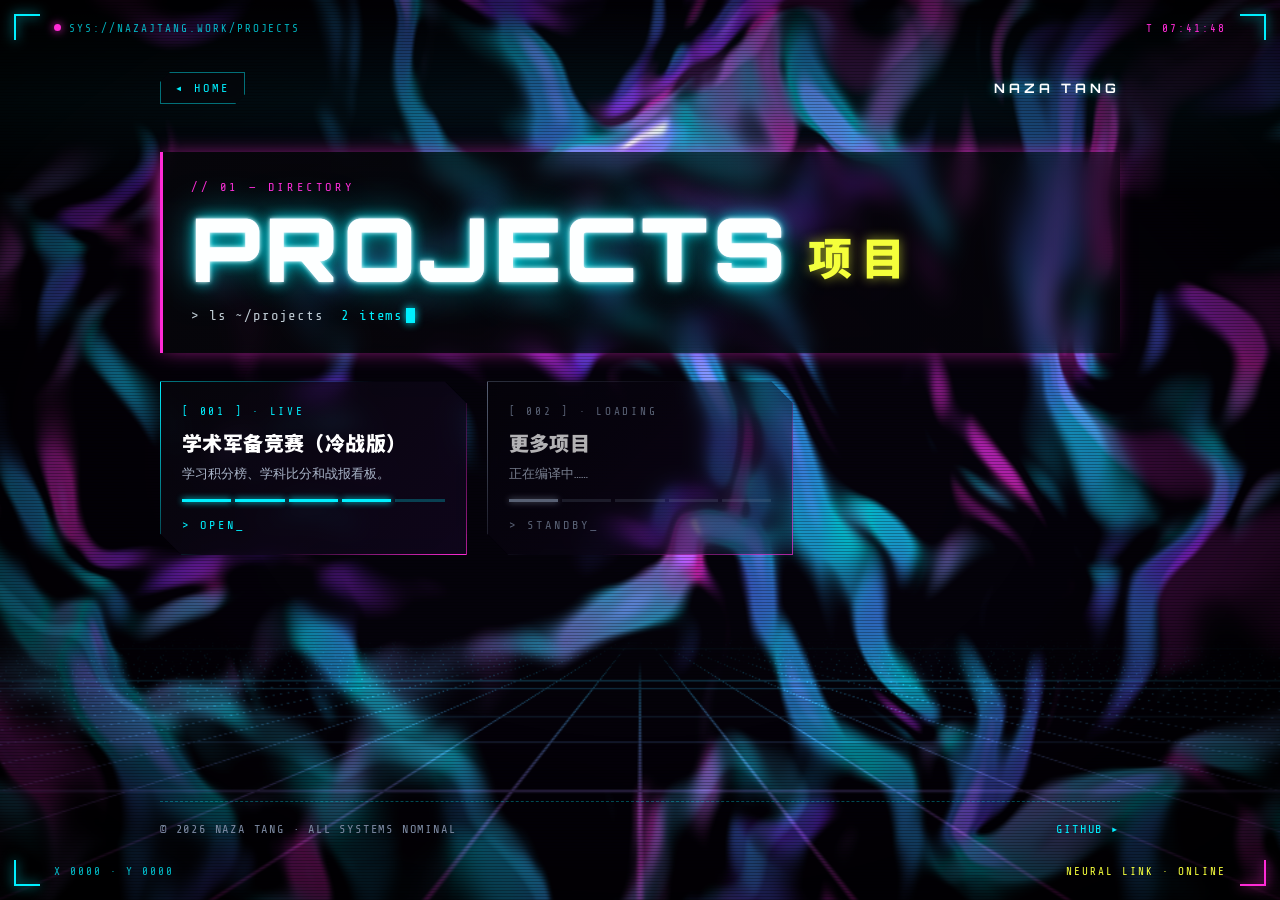
==== projects/index.html @ 5fdc6bac "Move projects to their own /projects/ page with the same neon liquid background Shared styles and th" ====
<!doctype html>
<html lang="zh-CN">
<head>
<meta charset="utf-8">
<meta name="viewport" content="width=device-width, initial-scale=1">
<title>Projects · Naza Tang</title>
<meta name="description" content="Naza Tang 的项目列表">
<meta name="theme-color" content="#07060b">
<link rel="preconnect" href="https://fonts.googleapis.com">
<link rel="preconnect" href="https://fonts.gstatic.com" crossorigin>
<link rel="stylesheet" href="https://fonts.googleapis.com/css2?family=Orbitron:wght@500;700;900&family=Share+Tech+Mono&family=Noto+Sans+SC:wght@500;900&display=swap">
<link rel="icon" href="/favicon.svg" type="image/svg+xml">
<link rel="stylesheet" href="/assets/cyber.css">
<style>
.page{position:relative;z-index:4;min-height:100vh;min-height:100svh;padding:72px 20px 64px;display:flex;flex-direction:column}
.wrap{width:100%}
.top{display:flex;justify-content:space-between;align-items:center;gap:12px;margin-bottom:48px}
.back{font-size:12px;letter-spacing:.25em;color:var(--cyan);text-decoration:none;border:1px solid rgba(0,240,255,.45);padding:8px 14px;background:rgba(7,6,11,.55);backdrop-filter:blur(6px);
  clip-path:polygon(10px 0,100% 0,100% calc(100% - 10px),calc(100% - 10px) 100%,0 100%,0 10px);transition:color .2s,border-color .2s,background .2s}
.back:hover{color:#000;background:var(--cyan)}
.brand{font-family:var(--disp);font-weight:700;font-size:13px;letter-spacing:.3em;color:#fff;text-shadow:0 0 10px rgba(0,240,255,.7)}
.head{padding:28px 28px 30px;background:linear-gradient(90deg,rgba(7,6,11,.82),rgba(7,6,11,.45));backdrop-filter:blur(10px);-webkit-backdrop-filter:blur(10px);border-left:3px solid var(--pink);box-shadow:-6px 0 22px -8px var(--pink);margin-bottom:28px;opacity:0;transform:translateY(12px);transition:all .8s .2s cubic-bezier(.2,.7,.2,1)}
.ready .head{opacity:1;transform:none}
.head small{display:block;font-size:12px;letter-spacing:.3em;color:var(--pink);margin-bottom:10px}
.title{position:relative;display:inline-block;margin:0;font-family:var(--disp);font-weight:900;font-size:clamp(40px,8vw,88px);line-height:1;letter-spacing:.05em;color:#f4fdff;
  text-shadow:0 0 4px #fff,0 0 14px var(--cyan),0 0 40px rgba(0,240,255,.6)}
.title::before,.title::after{content:attr(data-text);position:absolute;inset:0;overflow:hidden;text-shadow:none;mix-blend-mode:screen;opacity:.85}
.title::before{color:var(--pink);animation:g1 3.4s infinite steps(1)}
.title::after{color:var(--cyan);animation:g2 2.9s infinite steps(1)}
@keyframes g1{0%,14%,100%{clip-path:inset(0 0 100% 0)}4%{clip-path:inset(15% 0 65% 0);transform:translate(-7px,0)}9%{clip-path:inset(62% 0 20% 0);transform:translate(6px,0)}}
@keyframes g2{0%,40%,100%{clip-path:inset(0 0 100% 0)}33%{clip-path:inset(70% 0 8% 0);transform:translate(8px,0)}37%{clip-path:inset(25% 0 58% 0);transform:translate(-5px,0)}}
.title-cn{display:inline-block;margin-left:18px;font-family:var(--cn);font-weight:900;font-size:clamp(26px,4.5vw,44px);color:var(--yellow);letter-spacing:.2em;text-shadow:0 0 12px rgba(245,255,59,.6);vertical-align:.15em}
.term{margin-top:16px;font-size:14px;color:rgba(233,246,255,.82);letter-spacing:.06em}
.term b{color:var(--cyan);font-weight:400}
.grid{gap:20px}
.card{background:linear-gradient(135deg,rgba(7,6,11,.78),rgba(20,8,36,.66));backdrop-filter:blur(10px);-webkit-backdrop-filter:blur(10px);opacity:0;transform:translateY(16px)}
.ready .card{opacity:1;transform:none;transition:opacity .7s,transform .7s cubic-bezier(.2,.7,.2,1),background .2s}
.ready .card:nth-child(1){transition-delay:.45s}.ready .card:nth-child(2){transition-delay:.6s}.ready .card:nth-child(3){transition-delay:.75s}
.card:hover{transform:translateY(-4px);background:linear-gradient(135deg,rgba(0,40,52,.82),rgba(48,10,60,.72))}
.card.soon{opacity:0}.ready .card.soon{opacity:.7}
footer{margin-top:auto;padding-top:20px;border-top:1px dashed rgba(0,240,255,.3)}
.spacer{flex:1;min-height:60px}
@media (prefers-reduced-motion:reduce){.title::before,.title::after{animation:none}}
@media (max-width:600px){.title-cn{display:block;margin:12px 0 0}.head{padding:22px 18px}}
</style>
</head>
<body>
<canvas id="metal" aria-hidden="true"></canvas>
<div class="fx sweep"></div><div class="fx scan"></div><div class="fx vig"></div>
<div class="hud" aria-hidden="true">
  <i class="c tl"></i><i class="c tr"></i><i class="c bl"></i><i class="c br"></i>
  <span class="t t1"><span class="dot"></span>SYS://NAZAJTANG.WORK/PROJECTS</span>
  <span class="t t2" id="clock">T --:--:--</span>
  <span class="t t3" id="coord">X 0000 · Y 0000</span>
  <span class="t t4">NEURAL LINK · ONLINE</span>
</div>

<main class="page">
  <div class="wrap" style="max-width:960px;margin:0 auto">
    <nav class="top">
      <a class="back" href="/">◂ HOME</a>
      <span class="brand">NAZA TANG</span>
    </nav>

    <header class="head">
      <small>// 01 — DIRECTORY</small>
      <h1 class="title" data-text="PROJECTS">PROJECTS</h1><span class="title-cn">项目</span>
      <div class="term">&gt; ls ~/projects &nbsp;<b>2 items</b><span class="cursor"></span></div>
    </header>

    <div class="grid">
      <a class="card" href="/league-view/">
        <div class="id">[ 001 ] · LIVE</div>
        <b>学术军备竞赛（冷战版）</b>
        <span>学习积分榜、学科比分和战报看板。</span>
        <div class="bar"><u class="on"></u><u class="on"></u><u class="on"></u><u class="on"></u><u></u></div>
        <i>&gt; OPEN_</i>
      </a>
      <div class="card soon">
        <div class="id">[ 002 ] · LOADING</div>
        <b>更多项目</b>
        <span>正在编译中……</span>
        <div class="bar"><u class="on"></u><u></u><u></u><u></u><u></u></div>
        <i>&gt; STANDBY_</i>
      </div>
    </div>
  </div>
  <div class="spacer"></div>
  <div class="wrap" style="max-width:960px;margin:0 auto">
    <footer>
      <span>© 2026 NAZA TANG · ALL SYSTEMS NOMINAL</span>
      <a href="https://github.com/tanghao0903">GITHUB ▸</a>
    </footer>
  </div>
</main>

<script src="/assets/metal.js"></script>
</body>
</html>
---- assets/cyber.css ----
/* Shared cyberpunk styles for nazajtang.work */
:root{
  --bg:#07060b;--fg:#e9f6ff;--muted:#7d8aa3;
  --cyan:#00f0ff;--pink:#ff2bd6;--yellow:#f5ff3b;--violet:#7b2bff;
  --mono:"Share Tech Mono",ui-monospace,Menlo,Consolas,monospace;
  --disp:"Orbitron","Eurostile","Arial Black",sans-serif;
  --cn:"Noto Sans SC","PingFang SC","Microsoft YaHei",sans-serif;
}
*{box-sizing:border-box}
html,body{margin:0;background:var(--bg);color:var(--fg);font-family:var(--mono)}
::selection{background:var(--pink);color:#000}
#metal{position:fixed;inset:0;width:100%;height:100%;display:block}

.fx{position:fixed;inset:0;pointer-events:none;z-index:2}
.fx.scan{background:repeating-linear-gradient(0deg,rgba(0,0,0,.28) 0 1px,transparent 1px 3px);mix-blend-mode:multiply}
.fx.vig{background:radial-gradient(ellipse at center,transparent 45%,rgba(0,0,0,.75) 100%)}
.fx.sweep{background:linear-gradient(180deg,transparent 0%,rgba(0,240,255,.07) 50%,transparent 100%);height:22vh;animation:sweep 7s linear infinite}
@keyframes sweep{from{transform:translateY(-25vh)}to{transform:translateY(110vh)}}

.hud{position:fixed;inset:14px;pointer-events:none;z-index:3;font-size:11px;letter-spacing:.18em;color:rgba(0,240,255,.75);text-transform:uppercase;opacity:0;transition:opacity 1s .2s}
.ready .hud{opacity:1}
.hud .c{position:absolute;width:26px;height:26px;border:2px solid var(--cyan);filter:drop-shadow(0 0 6px var(--cyan))}
.hud .tl{top:0;left:0;border-right:0;border-bottom:0}
.hud .tr{top:0;right:0;border-left:0;border-bottom:0}
.hud .bl{bottom:0;left:0;border-right:0;border-top:0}
.hud .br{bottom:0;right:0;border-left:0;border-top:0;border-color:var(--pink);filter:drop-shadow(0 0 6px var(--pink))}
.hud .t{position:absolute;white-space:nowrap}
.hud .t1{top:8px;left:40px}
.hud .t2{top:8px;right:40px;color:var(--pink)}
.hud .t3{bottom:8px;left:40px}
.hud .t4{bottom:8px;right:40px;color:var(--yellow)}
.dot{display:inline-block;width:7px;height:7px;border-radius:50%;background:var(--pink);box-shadow:0 0 8px var(--pink);margin-right:8px;animation:blink 1.2s steps(2) infinite;vertical-align:1px}
@keyframes blink{50%{opacity:.15}}
.grid{display:grid;grid-template-columns:repeat(auto-fill,minmax(260px,1fr));gap:18px}
.card{--a:var(--cyan);position:relative;display:block;padding:24px 22px 22px;color:inherit;text-decoration:none;background:linear-gradient(135deg,rgba(0,240,255,.08),rgba(123,43,255,.06) 60%,rgba(255,43,214,.06));
  clip-path:polygon(0 0,calc(100% - 22px) 0,100% 22px,100% 100%,22px 100%,0 calc(100% - 22px));transition:transform .2s,background .2s}
.card::before{content:"";position:absolute;inset:0;padding:1px;background:linear-gradient(135deg,var(--a),transparent 45%,transparent 60%,var(--pink));
  -webkit-mask:linear-gradient(#000 0 0) content-box,linear-gradient(#000 0 0);-webkit-mask-composite:xor;mask-composite:exclude}
.card:hover{transform:translateY(-3px);background:linear-gradient(135deg,rgba(0,240,255,.16),rgba(123,43,255,.1) 60%,rgba(255,43,214,.14))}
.card .id{font-size:11px;letter-spacing:.25em;color:var(--a)}
.card b{display:block;font-family:var(--cn);font-weight:900;font-size:20px;letter-spacing:.02em;margin:10px 0 6px;color:#fff}
.card span{color:#a9b4c8;font-size:13px;line-height:1.7}
.card i{display:inline-block;margin-top:16px;font-style:normal;font-size:12px;letter-spacing:.25em;color:var(--a)}
.card:hover i{color:var(--pink)}
.card.soon{--a:var(--muted);opacity:.65}
.bar{display:flex;gap:4px;margin-top:14px}.bar u{flex:1;height:3px;background:var(--a);opacity:.25}.bar u.on{opacity:1;box-shadow:0 0 6px var(--a)}
footer{margin-top:70px;padding-top:20px;border-top:1px dashed rgba(0,240,255,.25);display:flex;gap:16px;flex-wrap:wrap;justify-content:space-between;color:var(--muted);font-size:12px;letter-spacing:.15em}
footer a{color:var(--cyan);text-decoration:none}footer a:hover{color:var(--pink)}
@media (max-width:600px){.hud .t2,.hud .t3,.hud .t4{display:none}.hud{font-size:10px}}
@media (prefers-reduced-motion:reduce){.fx.sweep,.dot,.cursor{animation:none}}
.cursor{display:inline-block;width:.6em;height:1.1em;background:var(--cyan);vertical-align:-3px;margin-left:3px;box-shadow:0 0 8px var(--cyan);animation:blink 1s steps(2) infinite}
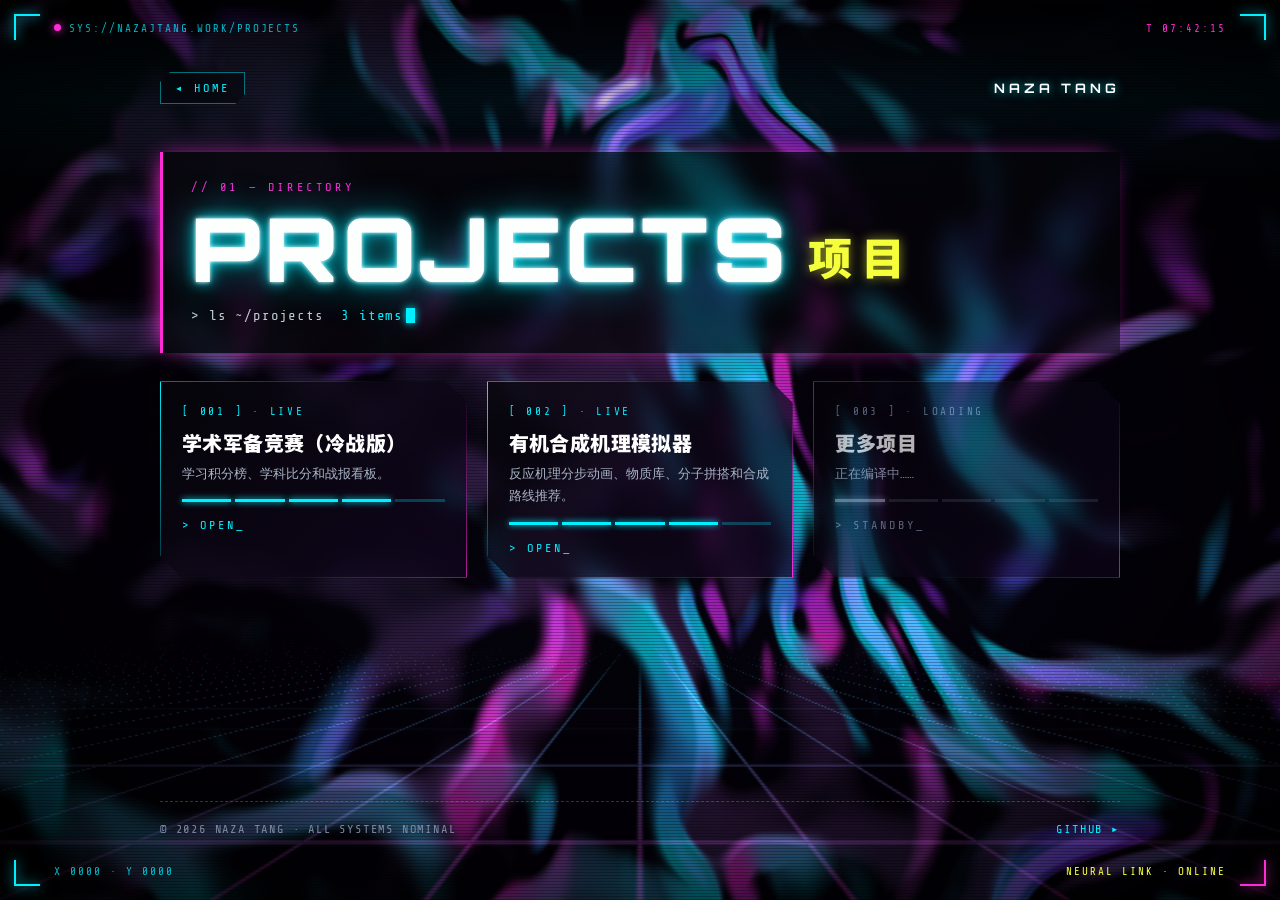
==== commit 46d192c4: "Add organic synthesis simulator card to projects page Co-Authored-By: Claude Opus 5.5 <noreply@anthr" ====
--- a/projects/index.html
+++ b/projects/index.html
@@ -35,7 +35,7 @@
 .grid{gap:20px}
 .card{background:linear-gradient(135deg,rgba(7,6,11,.78),rgba(20,8,36,.66));backdrop-filter:blur(10px);-webkit-backdrop-filter:blur(10px);opacity:0;transform:translateY(16px)}
 .ready .card{opacity:1;transform:none;transition:opacity .7s,transform .7s cubic-bezier(.2,.7,.2,1),background .2s}
-.ready .card:nth-child(1){transition-delay:.45s}.ready .card:nth-child(2){transition-delay:.6s}.ready .card:nth-child(3){transition-delay:.75s}
+.ready .card:nth-child(1){transition-delay:.45s}.ready .card:nth-child(2){transition-delay:.6s}.ready .card:nth-child(3){transition-delay:.75s}.ready .card:nth-child(4){transition-delay:.9s}
 .card:hover{transform:translateY(-4px);background:linear-gradient(135deg,rgba(0,40,52,.82),rgba(48,10,60,.72))}
 .card.soon{opacity:0}.ready .card.soon{opacity:.7}
 footer{margin-top:auto;padding-top:20px;border-top:1px dashed rgba(0,240,255,.3)}
@@ -65,7 +65,7 @@
     <header class="head">
       <small>// 01 — DIRECTORY</small>
       <h1 class="title" data-text="PROJECTS">PROJECTS</h1><span class="title-cn">项目</span>
-      <div class="term">&gt; ls ~/projects &nbsp;<b>2 items</b><span class="cursor"></span></div>
+      <div class="term">&gt; ls ~/projects &nbsp;<b>3 items</b><span class="cursor"></span></div>
     </header>
 
     <div class="grid">
@@ -76,8 +76,15 @@
         <div class="bar"><u class="on"></u><u class="on"></u><u class="on"></u><u class="on"></u><u></u></div>
         <i>&gt; OPEN_</i>
       </a>
+      <a class="card" href="/organic-sim/">
+        <div class="id">[ 002 ] · LIVE</div>
+        <b>有机合成机理模拟器</b>
+        <span>反应机理分步动画、物质库、分子拼搭和合成路线推荐。</span>
+        <div class="bar"><u class="on"></u><u class="on"></u><u class="on"></u><u class="on"></u><u></u></div>
+        <i>&gt; OPEN_</i>
+      </a>
       <div class="card soon">
-        <div class="id">[ 002 ] · LOADING</div>
+        <div class="id">[ 003 ] · LOADING</div>
         <b>更多项目</b>
         <span>正在编译中……</span>
         <div class="bar"><u class="on"></u><u></u><u></u><u></u><u></u></div>
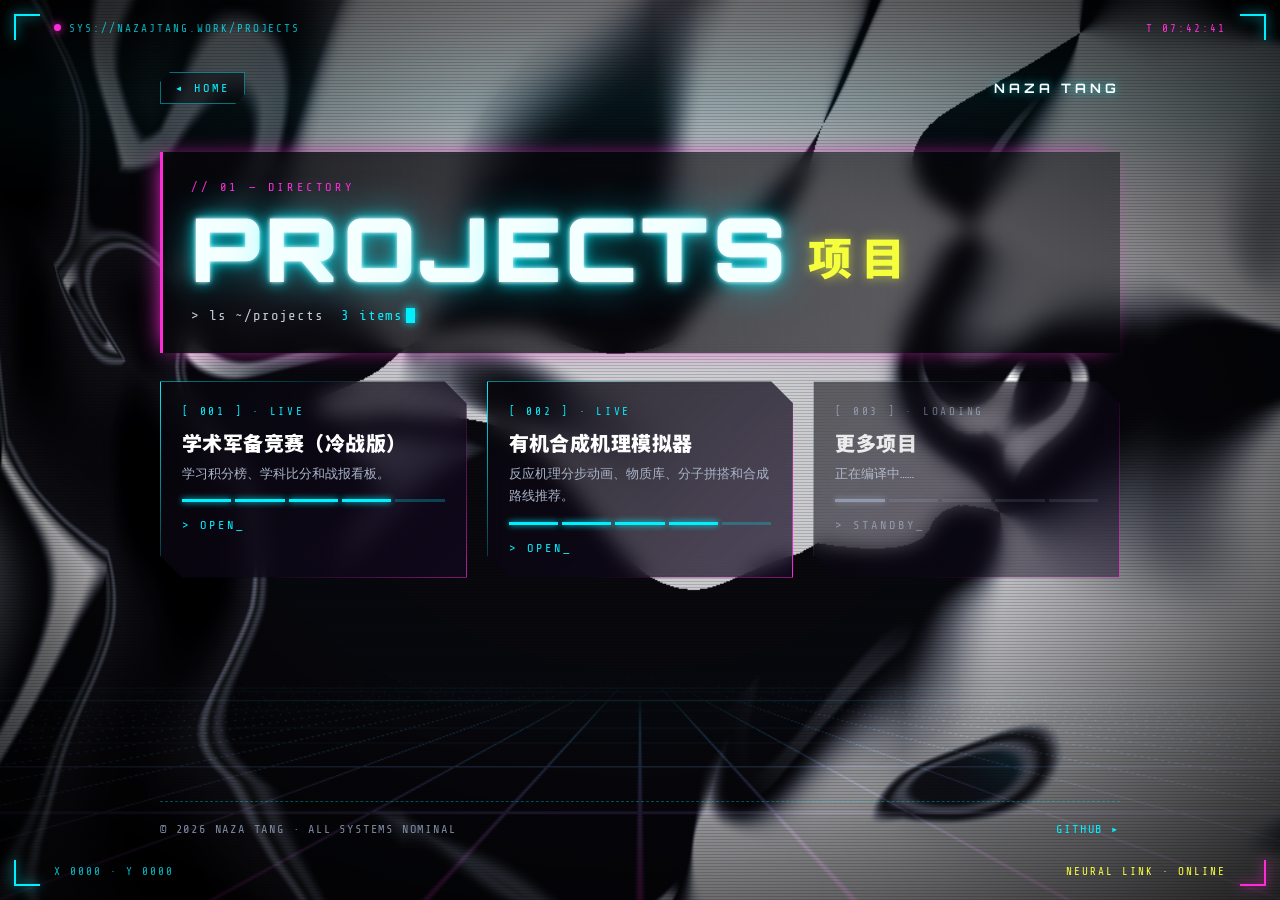
==== commit 24e8fbb8: "Let the cursor disturb headline text and make liquid waves bigger Letters are pushed away from the p" ====
--- a/projects/index.html
+++ b/projects/index.html
@@ -102,5 +102,6 @@
 </main>
 
 <script src="/assets/metal.js"></script>
+<script src="/assets/disturb.js"></script>
 </body>
 </html>
--- a/assets/cyber.css
+++ b/assets/cyber.css
@@ -12,7 +12,7 @@
 #metal{position:fixed;inset:0;width:100%;height:100%;display:block}
 
 .fx{position:fixed;inset:0;pointer-events:none;z-index:2}
-.fx.scan{background:repeating-linear-gradient(0deg,rgba(0,0,0,.28) 0 1px,transparent 1px 3px);mix-blend-mode:multiply}
+.fx.scan{background:repeating-linear-gradient(0deg,rgba(0,0,0,.16) 0 1px,transparent 1px 3px);mix-blend-mode:multiply}
 .fx.vig{background:radial-gradient(ellipse at center,transparent 45%,rgba(0,0,0,.75) 100%)}
 .fx.sweep{background:linear-gradient(180deg,transparent 0%,rgba(0,240,255,.07) 50%,transparent 100%);height:22vh;animation:sweep 7s linear infinite}
 @keyframes sweep{from{transform:translateY(-25vh)}to{transform:translateY(110vh)}}
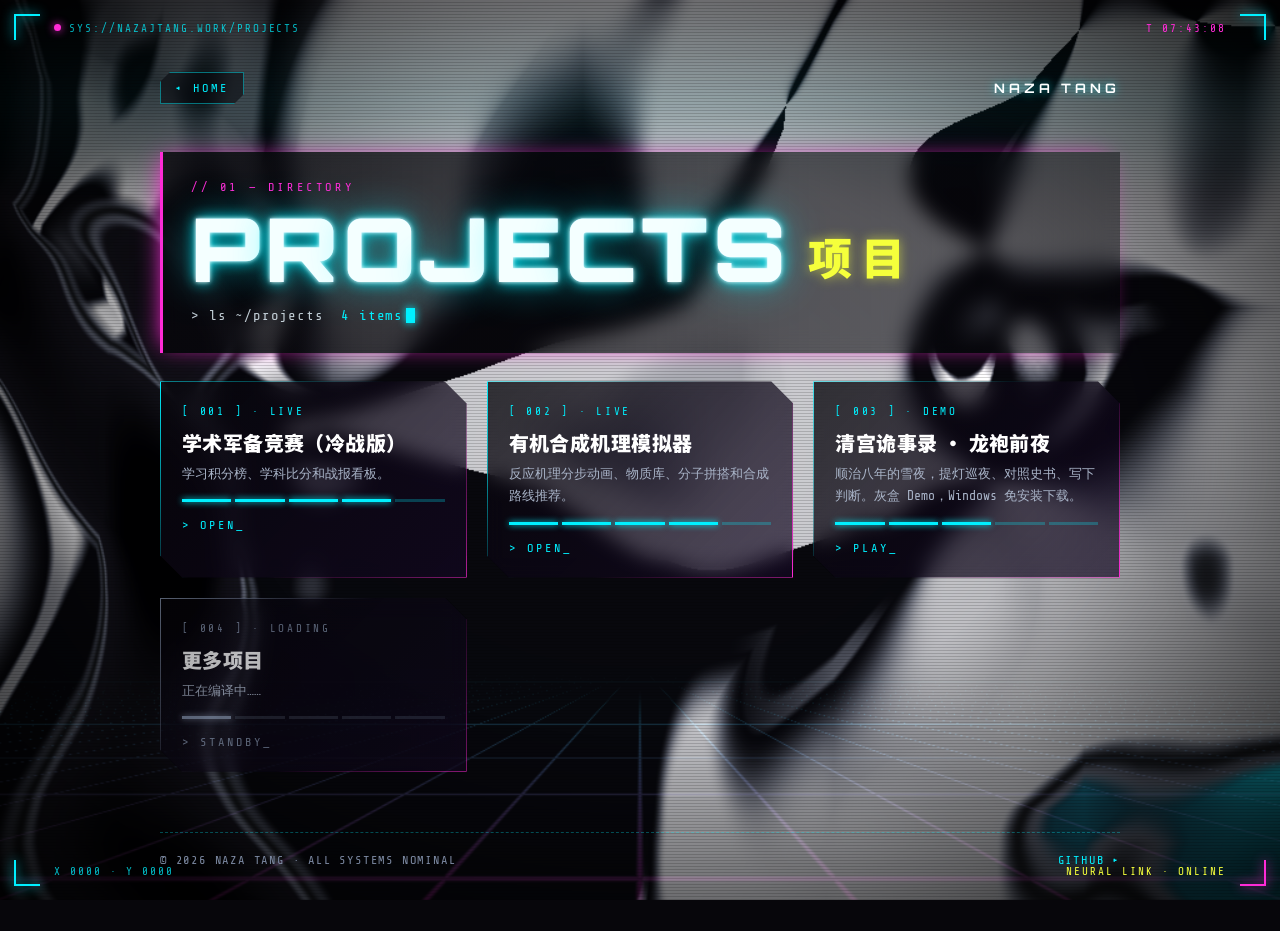
==== commit 8fff35d6: "Add Thanksgiving page and 清宫诡事录 game home page - /thanksgiving/: harvest-gold version of the liquid-" ====
--- a/projects/index.html
+++ b/projects/index.html
@@ -65,7 +65,7 @@
     <header class="head">
       <small>// 01 — DIRECTORY</small>
       <h1 class="title" data-text="PROJECTS">PROJECTS</h1><span class="title-cn">项目</span>
-      <div class="term">&gt; ls ~/projects &nbsp;<b>3 items</b><span class="cursor"></span></div>
+      <div class="term">&gt; ls ~/projects &nbsp;<b>4 items</b><span class="cursor"></span></div>
     </header>
 
     <div class="grid">
@@ -83,8 +83,15 @@
         <div class="bar"><u class="on"></u><u class="on"></u><u class="on"></u><u class="on"></u><u></u></div>
         <i>&gt; OPEN_</i>
       </a>
+      <a class="card" href="/qinggong/">
+        <div class="id">[ 003 ] · DEMO</div>
+        <b>清宫诡事录 · 龙袍前夜</b>
+        <span>顺治八年的雪夜，提灯巡夜、对照史书、写下判断。灰盒 Demo，Windows 免安装下载。</span>
+        <div class="bar"><u class="on"></u><u class="on"></u><u class="on"></u><u></u><u></u></div>
+        <i>&gt; PLAY_</i>
+      </a>
       <div class="card soon">
-        <div class="id">[ 003 ] · LOADING</div>
+        <div class="id">[ 004 ] · LOADING</div>
         <b>更多项目</b>
         <span>正在编译中……</span>
         <div class="bar"><u class="on"></u><u></u><u></u><u></u><u></u></div>
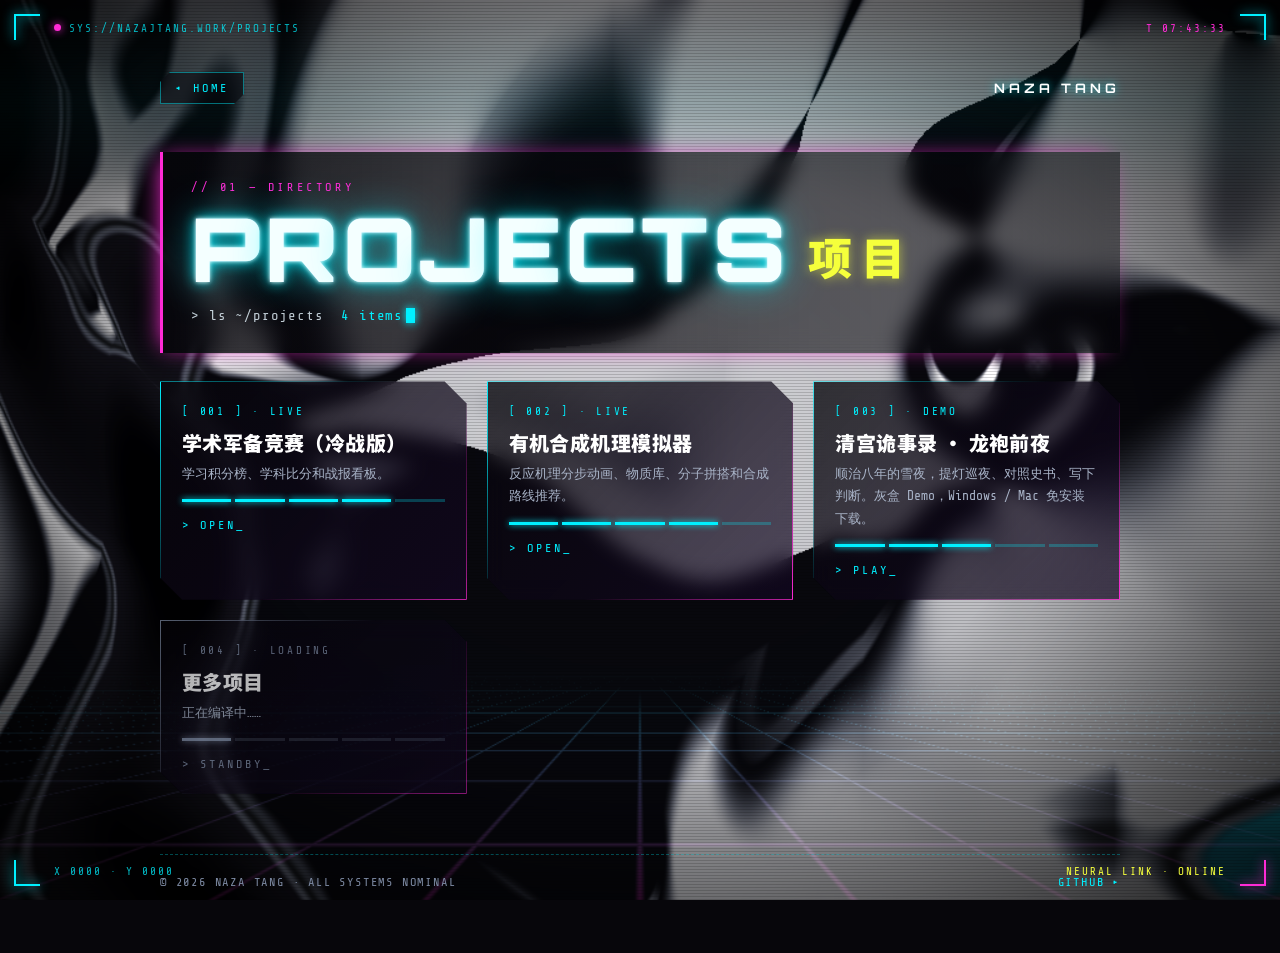
==== commit 3dc7db3a: "清宫诡事录: separate Windows and Mac downloads The download section now has one card per system, each wit" ====
--- a/projects/index.html
+++ b/projects/index.html
@@ -86,7 +86,7 @@
       <a class="card" href="/qinggong/">
         <div class="id">[ 003 ] · DEMO</div>
         <b>清宫诡事录 · 龙袍前夜</b>
-        <span>顺治八年的雪夜，提灯巡夜、对照史书、写下判断。灰盒 Demo，Windows 免安装下载。</span>
+        <span>顺治八年的雪夜，提灯巡夜、对照史书、写下判断。灰盒 Demo，Windows / Mac 免安装下载。</span>
         <div class="bar"><u class="on"></u><u class="on"></u><u class="on"></u><u></u><u></u></div>
         <i>&gt; PLAY_</i>
       </a>
